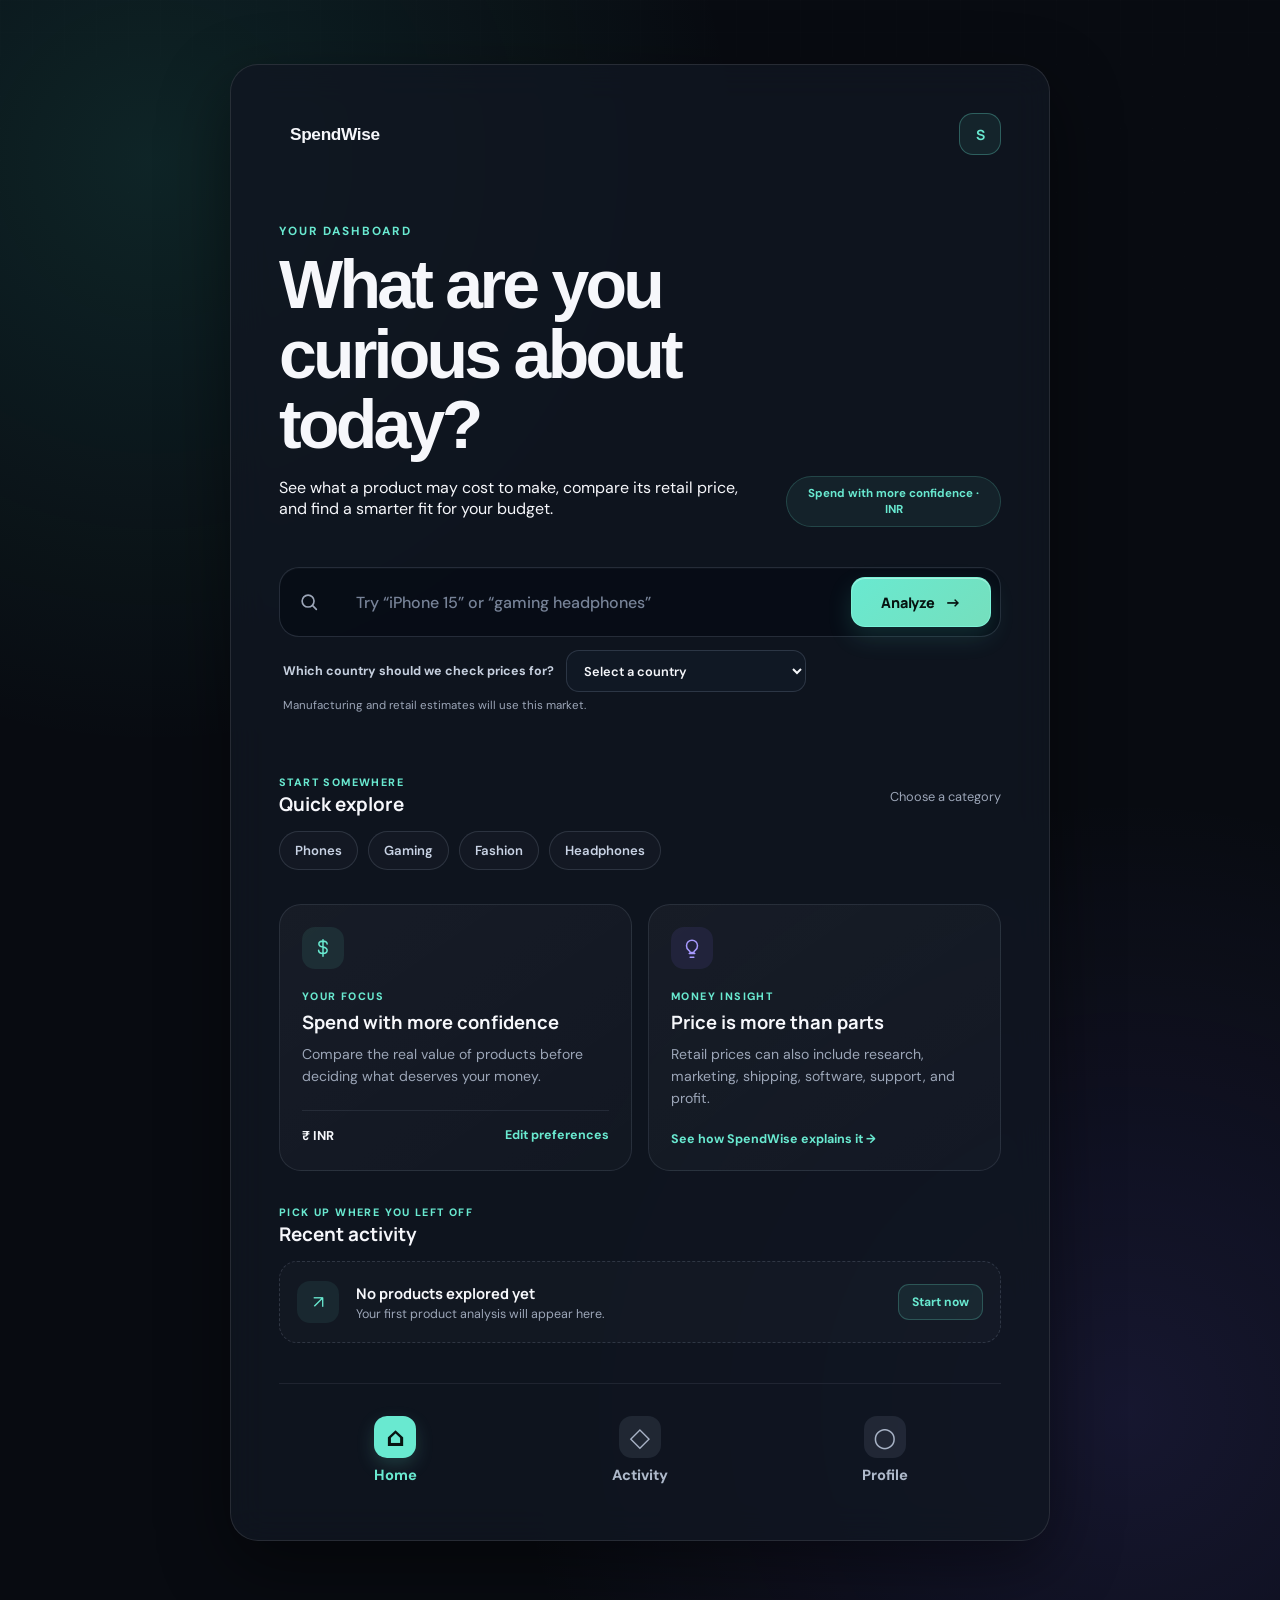
==== home.html @ fd0da964 "Add files via upload" ====
<!DOCTYPE html>
<html lang="en">
  <head>
    <meta name="theme-color" content="#080b11" />
    <meta name="apple-mobile-web-app-capable" content="yes" />
    <link rel="manifest" href="./manifest.webmanifest" />
    <link rel="apple-touch-icon" href="./apple-touch-icon.png" />
    <meta charset="UTF-8" />
    <meta name="viewport" content="width=device-width, initial-scale=1.0" />
    <title>Dashboard | SpendWise</title>
    <link rel="preconnect" href="https://fonts.googleapis.com" />
    <link rel="preconnect" href="https://fonts.gstatic.com" crossorigin />
    <link href="https://fonts.googleapis.com/css2?family=DM+Sans:wght@400;500;600;700&family=Manrope:wght@500;600;700;800&display=swap" rel="stylesheet" />
    <link rel="stylesheet" href="styles.css?v=7" />
  </head>
  <body class="dashboard-page">
    <main class="app-shell dashboard-shell">
      <section class="auth-card home-card" aria-labelledby="home-title">
        <header class="dashboard-topbar">
          <a class="brand dashboard-brand" href="home.html" aria-label="SpendWise home">
            <span class="brand-mark" aria-hidden="true">
              <span class="mark-stem"></span><span class="mark-top"></span><span class="mark-bottom"></span>
            </span>
            <span>SpendWise</span>
          </a>
          <a class="profile-button" href="profile.html" aria-label="View your profile"><span aria-hidden="true">S</span></a>
        </header>

        <section class="dashboard-hero">
          <div>
            <p class="eyebrow">YOUR DASHBOARD</p>
            <h1 id="home-title">What are you curious about today?</h1>
            <p class="home-copy">See what a product may cost to make, compare its retail price, and find a smarter fit for your budget.</p>
          </div>
          <p class="goal-pill" id="profile-summary">Your plan is ready</p>
        </section>

        <form class="product-search" id="product-search" novalidate>
          <label class="sr-only" for="product-query">Enter a product to analyze</label>
          <div class="search-control">
            <svg viewBox="0 0 24 24" aria-hidden="true"><circle cx="11" cy="11" r="6.5"></circle><path d="m16 16 4 4"></path></svg>
            <input id="product-query" name="product" type="search" placeholder="Try “iPhone 15” or “gaming headphones”" autocomplete="off" />
            <button class="primary-button search-button" type="submit">Analyze</button>
          </div>
          <div class="country-control">
            <label for="search-country">Which country should we check prices for?
              <select id="search-country" name="country" required>
                <option value="" selected disabled>Select a country</option>
                <option value="IN">India</option><option value="US">United States</option>
                <option value="GB">United Kingdom</option><option value="CA">Canada</option>
                <option value="AU">Australia</option><option value="DE">Germany</option>
                <option value="FR">France</option><option value="JP">Japan</option>
                <option value="CN">China</option><option value="SG">Singapore</option>
                <option value="AE">United Arab Emirates</option><option value="BR">Brazil</option>
                <option value="MX">Mexico</option><option value="KR">South Korea</option>
                <option value="ZA">South Africa</option><option value="NL">Netherlands</option>
                <option value="IT">Italy</option><option value="ES">Spain</option>
                <option value="SE">Sweden</option><option value="NZ">New Zealand</option>
              </select>
            </label>
            <span>Manufacturing and retail estimates will use this market.</span>
          </div>
          <p class="search-status" id="search-status" aria-live="polite"></p>
        </form>

        <section class="quick-section" aria-labelledby="quick-title">
          <div class="section-heading">
            <div><p class="section-kicker">START SOMEWHERE</p><h2 id="quick-title">Quick explore</h2></div>
            <span>Choose a category</span>
          </div>
          <div class="interest-chips" id="interest-chips" aria-label="Suggested product categories"></div>
        </section>

        <div class="dashboard-grid">
          <article class="dashboard-panel focus-panel">
            <div class="panel-icon mint-icon" aria-hidden="true">
              <svg viewBox="0 0 24 24"><path d="M12 3v18M16.5 7.5c0-1.7-1.6-3-4.5-3s-4.5 1.3-4.5 3 1.3 2.7 4.5 3.3 4.5 1.6 4.5 3.7-1.7 3.5-4.5 3.5-4.8-1.3-4.8-3.5"></path></svg>
            </div>
            <p class="panel-label">YOUR FOCUS</p>
            <h2 id="goal-title">Spend with more confidence</h2>
            <p id="goal-copy">Compare the real value of products before deciding what deserves your money.</p>
            <div class="focus-meta"><span id="currency-copy">₹ INR</span><a href="profile.html">Edit preferences</a></div>
          </article>

          <article class="dashboard-panel insight-panel">
            <div class="panel-icon violet-icon" aria-hidden="true">
              <svg viewBox="0 0 24 24"><path d="M9 18h6M10 22h4M8.5 14.5C6.9 13.4 6 11.6 6 9.5a6 6 0 0 1 12 0c0 2.1-.9 3.9-2.5 5-.9.7-1.5 1.6-1.5 2.5h-4c0-.9-.6-1.8-1.5-2.5Z"></path></svg>
            </div>
            <p class="panel-label">MONEY INSIGHT</p>
            <h2>Price is more than parts</h2>
            <p>Retail prices can also include research, marketing, shipping, software, support, and profit.</p>
            <a class="text-link" href="how-it-works.html">See how SpendWise explains it <span aria-hidden="true">→</span></a>
          </article>
        </div>

        <section class="recent-section" id="recent-activity" aria-labelledby="recent-title">
          <div class="section-heading">
            <div><p class="section-kicker">PICK UP WHERE YOU LEFT OFF</p><h2 id="recent-title">Recent activity</h2></div>
          </div>
          <div class="recent-card" id="recent-card">
            <span class="recent-symbol" aria-hidden="true">↗</span>
            <div><h3>No products explored yet</h3><p>Your first product analysis will appear here.</p></div>
            <button class="small-action" id="recent-action" type="button">Start now</button>
          </div>
        </section>

        <nav class="dashboard-nav" aria-label="Dashboard navigation">
          <a class="active" href="home.html" aria-current="page"><span aria-hidden="true">⌂</span>Home</a>
          <a href="#recent-activity"><span aria-hidden="true">◇</span>Activity</a>
          <a href="profile.html"><span aria-hidden="true">○</span>Profile</a>
        </nav>
      </section>
    </main>
    <script src="home.js"></script>
      <script src="pwa.js" defer></script>
  </body>
</html>
---- styles.css ----
:root {
  color-scheme: dark;
  --bg: #080b11;
  --surface: rgba(17, 22, 33, 0.82);
  --surface-strong: #121824;
  --border: rgba(255, 255, 255, 0.1);
  --text: #f6f7fb;
  --muted: #9ca6b8;
  --accent: #69e9d0;
  --accent-2: #8c78ff;
  --focus: rgba(105, 233, 208, 0.22);
  --shadow: 0 24px 70px rgba(0, 0, 0, 0.45);
}

* {
  box-sizing: border-box;
}

[hidden] {
  display: none !important;
}

html {
  min-width: 320px;
  background: var(--bg);
}

body {
  min-height: 100vh;
  margin: 0;
  color: var(--text);
  background:
    radial-gradient(circle at 18% 10%, rgba(105, 233, 208, 0.14), transparent 30rem),
    radial-gradient(circle at 88% 90%, rgba(140, 120, 255, 0.16), transparent 28rem),
    var(--bg);
  font-family: "DM Sans", system-ui, sans-serif;
}

body::before {
  position: fixed;
  inset: 0;
  pointer-events: none;
  content: "";
  opacity: 0.34;
  background-image: linear-gradient(rgba(255,255,255,.025) 1px, transparent 1px),
    linear-gradient(90deg, rgba(255,255,255,.025) 1px, transparent 1px);
  background-size: 32px 32px;
  mask-image: linear-gradient(to bottom, black, transparent 75%);
}

button,
input,
select {
  font: inherit;
}

a {
  color: var(--accent);
  font-weight: 600;
  text-decoration: none;
}

a:hover {
  text-decoration: underline;
}

.app-shell {
  position: relative;
  display: grid;
  min-height: 100vh;
  padding: 22px 16px;
  place-items: center;
}

.auth-card {
  width: min(100%, 430px);
  padding: 30px 24px 24px;
  overflow: hidden;
  background: var(--surface);
  border: 1px solid var(--border);
  border-radius: 28px;
  box-shadow: var(--shadow);
  backdrop-filter: blur(18px);
}

.brand {
  display: flex;
  align-items: center;
  gap: 11px;
  margin-bottom: 44px;
  font-family: "Space Grotesk", sans-serif;
  font-size: 1.08rem;
  font-weight: 700;
  letter-spacing: -0.02em;
}

.brand__mark {
  display: grid;
  width: 38px;
  height: 38px;
  color: var(--accent);
  background: linear-gradient(145deg, rgba(105,233,208,.13), rgba(140,120,255,.13));
  border: 1px solid rgba(105,233,208,.3);
  border-radius: 12px;
  place-items: center;
}

.brand__mark:hover {
  text-decoration: none;
}

.brand svg {
  width: 25px;
  fill: none;
  stroke: currentColor;
  stroke-linecap: round;
  stroke-linejoin: round;
  stroke-width: 3;
}

.hero-copy {
  margin-bottom: 30px;
}

.eyebrow {
  margin: 0 0 10px;
  color: var(--accent);
  font-size: 0.74rem;
  font-weight: 700;
  letter-spacing: 0.16em;
}

h1 {
  max-width: 350px;
  margin: 0;
  font-family: "Space Grotesk", sans-serif;
  font-size: clamp(2rem, 8vw, 2.65rem);
  line-height: 1.03;
  letter-spacing: -0.055em;
}

.hero-copy > p:last-child {
  max-width: 360px;
  margin: 14px 0 0;
  color: var(--muted);
  font-size: 0.95rem;
  line-height: 1.55;
}

.auth-form {
  display: grid;
  gap: 10px;
}

label,
.label-row {
  font-size: 0.82rem;
  font-weight: 600;
}

.label-row {
  display: flex;
  align-items: center;
  justify-content: space-between;
  margin-top: 8px;
}

.label-row a {
  font-size: 0.78rem;
}

input {
  width: 100%;
  min-height: 52px;
  padding: 0 16px;
  color: var(--text);
  caret-color: var(--accent);
  background: rgba(4, 7, 12, 0.62);
  border: 1px solid var(--border);
  border-radius: 14px;
  outline: none;
  transition: border-color 160ms ease, box-shadow 160ms ease, transform 160ms ease;
}

input::placeholder {
  color: #687386;
}

input:focus {
  border-color: var(--accent);
  box-shadow: 0 0 0 4px var(--focus);
}

select {
  width: 100%;
  min-height: 52px;
  margin: 10px 0 20px;
  padding: 0 42px 0 16px;
  color: var(--text);
  background: var(--surface-strong);
  border: 1px solid var(--border);
  border-radius: 14px;
  outline: none;
}

select:focus {
  border-color: var(--accent);
  box-shadow: 0 0 0 4px var(--focus);
}

.button {
  display: flex;
  align-items: center;
  justify-content: center;
  width: 100%;
  min-height: 52px;
  padding: 0 18px;
  border-radius: 14px;
  font-weight: 700;
  cursor: pointer;
  transition: transform 160ms ease, filter 160ms ease, border-color 160ms ease;
}

.button:hover {
  transform: translateY(-2px);
  filter: brightness(1.06);
}

.button:active {
  transform: translateY(0);
}

.button--primary {
  margin-top: 12px;
  color: #07110f;
  background: linear-gradient(120deg, var(--accent), #85f2b9);
  border: 0;
  box-shadow: 0 12px 30px rgba(105, 233, 208, 0.17);
}

.button--secondary {
  gap: 10px;
  color: var(--text);
  background: var(--surface-strong);
  border: 1px solid var(--border);
}

.button--secondary:hover {
  border-color: rgba(255, 255, 255, 0.22);
}

.button--quiet {
  width: auto;
  color: var(--muted);
  background: transparent;
  border: 1px solid var(--border);
}

.button svg {
  width: 20px;
  height: 20px;
}

.divider {
  display: flex;
  align-items: center;
  gap: 12px;
  margin: 22px 0;
  color: #687386;
  font-size: 0.75rem;
  text-transform: uppercase;
}

.divider::before,
.divider::after {
  flex: 1;
  height: 1px;
  content: "";
  background: var(--border);
}

.switch-page,
.privacy-note {
  margin: 22px 0 0;
  color: var(--muted);
  font-size: 0.86rem;
  line-height: 1.5;
  text-align: center;
}

.switch-page__cta {
  display: inline-flex;
  align-items: center;
  gap: 7px;
  margin-top: 12px;
  padding: 11px 17px;
  color: var(--accent);
  font-size: 0.94rem;
  background: rgba(105, 233, 208, 0.08);
  border: 1px solid rgba(105, 233, 208, 0.42);
  border-radius: 999px;
  transition: background 160ms ease, border-color 160ms ease, transform 160ms ease;
}

.switch-page__cta:hover {
  text-decoration: none;
  background: rgba(105, 233, 208, 0.15);
  border-color: var(--accent);
  transform: translateY(-1px);
}

.switch-page__cta span {
  font-size: 1.1em;
  line-height: 1;
}

.privacy-note {
  margin-top: 18px;
  font-size: 0.72rem;
}

.privacy-note + .switch-page {
  margin-top: 10px;
}

.sr-only {
  position: absolute;
  width: 1px;
  height: 1px;
  padding: 0;
  overflow: hidden;
  clip: rect(0, 0, 0, 0);
  white-space: nowrap;
  border: 0;
}

.onboarding-shell {
  align-items: center;
}

.onboarding-card,
.tutorial-card {
  width: min(100%, 520px);
}

.onboarding-header,
.tutorial-topbar {
  display: flex;
  align-items: flex-start;
  justify-content: space-between;
  gap: 24px;
  margin-bottom: 40px;
}

.brand--compact {
  margin: 0;
  color: var(--text);
}

.brand--compact:hover {
  text-decoration: none;
}

.step-status {
  width: 120px;
  color: var(--muted);
  font-size: 0.75rem;
  text-align: right;
}

.progress-track {
  height: 4px;
  margin-top: 9px;
  overflow: hidden;
  background: rgba(255, 255, 255, 0.08);
  border-radius: 99px;
}

.progress-track span {
  display: block;
  width: 33.333%;
  height: 100%;
  background: linear-gradient(90deg, var(--accent), var(--accent-2));
  border-radius: inherit;
  transition: width 220ms ease;
}

.onboarding-step {
  min-width: 0;
  margin: 0;
  padding: 0;
  border: 0;
  animation: step-in 220ms ease both;
}

.onboarding-step[hidden],
.tutorial-step[hidden] {
  display: none;
}

.onboarding-copy h1 {
  font-size: clamp(1.9rem, 7vw, 2.45rem);
}

.choice-grid {
  display: grid;
  gap: 12px;
}

.choice-grid--two {
  grid-template-columns: repeat(2, 1fr);
}

.choice-card,
.choice-chip {
  position: relative;
  cursor: pointer;
}

.choice-card input,
.choice-chip input {
  position: absolute;
  width: 1px;
  height: 1px;
  opacity: 0;
}

.choice-card span,
.choice-chip span {
  display: flex;
  align-items: center;
  min-height: 58px;
  padding: 14px 16px;
  color: var(--text);
  background: rgba(4, 7, 12, 0.55);
  border: 1px solid var(--border);
  border-radius: 14px;
  font-weight: 600;
  transition: background 160ms ease, border-color 160ms ease, box-shadow 160ms ease;
}

.choice-card input:checked + span,
.choice-chip input:checked + span {
  color: var(--accent);
  background: rgba(105, 233, 208, 0.1);
  border-color: rgba(105, 233, 208, 0.68);
  box-shadow: inset 0 0 0 1px rgba(105, 233, 208, 0.12);
}

.choice-card input:focus-visible + span,
.choice-chip input:focus-visible + span {
  box-shadow: 0 0 0 4px var(--focus);
}

.chip-grid {
  display: flex;
  flex-wrap: wrap;
  gap: 10px;
}

.choice-chip span {
  min-height: 46px;
  border-radius: 999px;
}

.goal-group {
  display: grid;
  gap: 10px;
}

.choice-card--wide span {
  min-height: 50px;
}

.selection-count,
.form-message {
  min-height: 20px;
  margin: 10px 0 0;
  color: var(--muted);
  font-size: 0.78rem;
}

.form-message {
  color: #ff9b9b;
}

.privacy-callout {
  margin: 18px 0 0;
  padding: 13px 14px;
  color: var(--muted);
  background: rgba(140, 120, 255, 0.08);
  border: 1px solid rgba(140, 120, 255, 0.18);
  border-radius: 12px;
  font-size: 0.78rem;
  line-height: 1.5;
}

.onboarding-actions {
  display: flex;
  justify-content: flex-end;
  gap: 10px;
  margin-top: 28px;
}

.onboarding-next {
  width: auto;
  min-width: 150px;
  margin-top: 0;
}

.tutorial-topbar {
  align-items: center;
  margin-bottom: 16px;
}

.tutorial-topbar .eyebrow {
  margin: 0;
}

.skip-link {
  color: var(--muted);
  font-size: 0.82rem;
}

.tutorial-progress {
  display: grid;
  grid-template-columns: repeat(3, 1fr);
  gap: 7px;
  margin-bottom: 46px;
}

.tutorial-progress span {
  height: 4px;
  background: rgba(255, 255, 255, 0.08);
  border-radius: 99px;
}

.tutorial-progress span.is-active {
  background: var(--accent);
}

.tutorial-step {
  min-height: 330px;
  animation: step-in 220ms ease both;
}

.tutorial-step > p {
  max-width: 390px;
  color: var(--muted);
  line-height: 1.65;
}

.tutorial-number {
  margin-bottom: 24px;
  color: var(--accent);
  font-family: "Space Grotesk", sans-serif;
  font-size: 3rem;
  font-weight: 700;
  opacity: 0.75;
}

.tutorial-example {
  margin-top: 34px;
  padding: 18px;
  background: rgba(4, 7, 12, 0.55);
  border: 1px solid var(--border);
  border-radius: 14px;
}

.tutorial-example span {
  margin-right: 8px;
  color: var(--accent);
  font-size: 0.78rem;
  font-weight: 700;
  text-transform: uppercase;
}

.mini-breakdown {
  display: grid;
  gap: 12px;
  margin-top: 30px;
}

.mini-breakdown span {
  position: relative;
  z-index: 0;
  padding: 10px 12px;
  overflow: hidden;
  border: 1px solid var(--border);
  border-radius: 9px;
  font-size: 0.78rem;
}

.mini-breakdown span::before {
  position: absolute;
  inset: 0 auto 0 0;
  z-index: -1;
  width: var(--size);
  content: "";
  background: linear-gradient(90deg, rgba(105, 233, 208, 0.28), rgba(140, 120, 255, 0.12));
}

.home-card {
  width: min(100%, 500px);
}

.home-card .brand {
  margin-bottom: 52px;
}

.replay-link {
  display: block;
  margin-top: 22px;
  color: var(--muted);
  font-size: 0.82rem;
  text-align: center;
}

@keyframes step-in {
  from { opacity: 0; transform: translateY(8px); }
  to { opacity: 1; transform: translateY(0); }
}

@media (min-width: 650px) {
  .app-shell {
    padding: 40px 24px;
  }

  .auth-card {
    padding: 36px;
  }
}

@media (max-height: 720px) {
  .auth-card {
    border-radius: 22px;
  }

  .brand {
    margin-bottom: 28px;
  }

  .hero-copy {
    margin-bottom: 22px;
  }
}

@media (max-width: 390px) {
  .onboarding-header {
    gap: 14px;
  }

  .brand--compact > span:last-child {
    display: none;
  }

  .choice-grid--two {
    grid-template-columns: 1fr;
  }

  .onboarding-actions {
    flex-direction: column-reverse;
  }

  .onboarding-actions .button {
    width: 100%;
  }
}

@media (prefers-reduced-motion: reduce) {
  * {
    scroll-behavior: auto !important;
    transition: none !important;
  }
}

/* Expanded dashboard */
.dashboard-page {
  min-height: 100vh;
  background:
    radial-gradient(circle at 12% 10%, rgba(62, 218, 196, 0.12), transparent 32%),
    radial-gradient(circle at 88% 88%, rgba(119, 100, 255, 0.13), transparent 34%),
    var(--bg);
}

.dashboard-shell { padding-block: clamp(28px, 6vw, 64px); align-items: flex-start; }
.home-card { width: min(100%, 820px); padding: clamp(28px, 5vw, 48px); }
.home-card .brand { margin-bottom: 0; }

.dashboard-topbar,
.dashboard-hero,
.section-heading,
.focus-meta,
.dashboard-nav {
  display: flex;
  align-items: center;
  justify-content: space-between;
}

.dashboard-topbar { margin-bottom: clamp(38px, 7vw, 68px); }
.dashboard-brand { margin: 0; color: var(--text); text-decoration: none; }

.profile-button {
  width: 42px;
  height: 42px;
  display: grid;
  place-items: center;
  border: 1px solid rgba(105, 233, 208, 0.3);
  border-radius: 14px;
  color: var(--accent);
  background: rgba(105, 233, 208, 0.08);
  font: 700 0.88rem "Manrope", sans-serif;
  text-decoration: none;
  transition: transform 180ms ease, background 180ms ease;
}

.profile-button:hover { transform: translateY(-2px); background: rgba(105, 233, 208, 0.14); }
.dashboard-hero { align-items: flex-end; gap: 30px; }
.dashboard-hero > div { max-width: 590px; }

.dashboard-hero h1 {
  max-width: 670px;
  font-size: clamp(2.35rem, 6vw, 4.25rem);
  line-height: 1.03;
  letter-spacing: -0.055em;
}

.home-copy { max-width: 620px; margin-top: 18px; }

.goal-pill {
  flex: 0 0 auto;
  max-width: 215px;
  margin: 0 0 8px;
  padding: 9px 12px;
  border: 1px solid rgba(105, 233, 208, 0.18);
  border-radius: 999px;
  color: var(--accent);
  background: rgba(105, 233, 208, 0.07);
  font-size: 0.72rem;
  font-weight: 700;
  line-height: 1.35;
  text-align: center;
}

.product-search { margin-top: 32px; }

.search-control {
  display: grid;
  grid-template-columns: 24px 1fr auto;
  align-items: center;
  gap: 18px;
  min-height: 68px;
  padding: 8px 9px 8px 18px;
  border: 1px solid rgba(173, 189, 216, 0.18);
  border-radius: 20px;
  background: rgba(5, 10, 18, 0.62);
  box-shadow: inset 0 1px 0 rgba(255, 255, 255, 0.025);
  transition: border-color 180ms ease, box-shadow 180ms ease;
}

.search-control:focus-within { border-color: rgba(105, 233, 208, 0.58); box-shadow: 0 0 0 4px rgba(105, 233, 208, 0.08); }
.search-control svg { width: 22px; fill: none; stroke: var(--muted); stroke-width: 1.8; stroke-linecap: round; }

.search-control input {
  min-width: 0;
  border: 0;
  outline: 0;
  color: var(--text);
  background: transparent;
  font: 500 1rem "DM Sans", sans-serif;
}

.search-control input::placeholder { color: #778398; }
.search-button {
  width: auto;
  min-width: 140px;
  min-height: 50px;
  margin: 0;
  padding: 0 24px;
  appearance: none;
  border: 1px solid rgba(135, 255, 229, 0.55);
  border-radius: 14px;
  color: #061311;
  background: linear-gradient(135deg, #69e9d0 0%, #75dfbd 100%);
  box-shadow:
    0 10px 24px rgba(70, 220, 190, 0.16),
    inset 0 1px 0 rgba(255, 255, 255, 0.38);
  font: 800 0.9rem "Manrope", sans-serif;
  letter-spacing: -0.01em;
  cursor: pointer;
  transition: transform 180ms ease, box-shadow 180ms ease, filter 180ms ease;
}

.search-button::after {
  display: inline-block;
  margin-left: 10px;
  content: "→";
  font-size: 1rem;
  transition: transform 180ms ease;
}

.search-button:hover {
  transform: translateY(-2px);
  filter: brightness(1.04);
  box-shadow:
    0 14px 30px rgba(70, 220, 190, 0.24),
    inset 0 1px 0 rgba(255, 255, 255, 0.42);
}

.search-button:hover::after { transform: translateX(3px); }
.search-button:active { transform: translateY(0); }
.search-button:focus-visible { outline: 3px solid rgba(105, 233, 208, 0.25); outline-offset: 3px; }
.search-status { min-height: 20px; margin: 8px 4px 0; color: var(--muted); font-size: 0.78rem; }
.quick-section, .recent-section { margin-top: 34px; }
.section-heading { gap: 16px; margin-bottom: 14px; }
.section-heading h2 { margin: 2px 0 0; font: 700 1.18rem "Manrope", sans-serif; color: var(--text); }

.section-kicker, .panel-label {
  margin: 0;
  color: var(--accent);
  font-size: 0.67rem;
  font-weight: 800;
  letter-spacing: 0.13em;
}

.section-heading > span { color: var(--muted); font-size: 0.8rem; }
.interest-chips { display: flex; flex-wrap: wrap; gap: 10px; }

.interest-chip {
  padding: 10px 15px;
  border: 1px solid rgba(173, 189, 216, 0.16);
  border-radius: 999px;
  color: #c8d2e4;
  background: rgba(255, 255, 255, 0.025);
  font: 600 0.82rem "DM Sans", sans-serif;
  cursor: pointer;
  transition: color 180ms ease, border-color 180ms ease, background 180ms ease;
}

.interest-chip:hover { color: var(--accent); border-color: rgba(105, 233, 208, 0.35); background: rgba(105, 233, 208, 0.07); }

.dashboard-grid {
  display: grid;
  grid-template-columns: repeat(2, minmax(0, 1fr));
  gap: 16px;
  margin-top: 34px;
}

.dashboard-panel {
  min-height: 238px;
  padding: 22px;
  border: 1px solid rgba(173, 189, 216, 0.13);
  border-radius: 22px;
  background: linear-gradient(145deg, rgba(255, 255, 255, 0.04), rgba(255, 255, 255, 0.018));
}

.panel-icon {
  width: 42px;
  height: 42px;
  display: grid;
  place-items: center;
  margin-bottom: 20px;
  border-radius: 13px;
}

.panel-icon svg { width: 22px; fill: none; stroke: currentColor; stroke-width: 1.65; stroke-linecap: round; stroke-linejoin: round; }
.mint-icon { color: var(--accent); background: rgba(105, 233, 208, 0.09); }
.violet-icon { color: #a89aff; background: rgba(132, 111, 255, 0.1); }
.dashboard-panel h2 { margin: 8px 0 9px; font: 700 1.15rem/1.3 "Manrope", sans-serif; color: var(--text); }
.dashboard-panel > p:not(.panel-label) { margin: 0; color: var(--muted); font-size: 0.88rem; line-height: 1.55; }
.focus-meta { margin-top: 22px; padding-top: 16px; border-top: 1px solid rgba(173, 189, 216, 0.11); }
.focus-meta span { color: var(--text); font-size: 0.8rem; font-weight: 700; }
.focus-meta a, .text-link { color: var(--accent); font-size: 0.78rem; font-weight: 700; text-decoration: none; }
.text-link { display: inline-block; margin-top: 22px; }

.recent-card {
  display: grid;
  grid-template-columns: 44px 1fr auto;
  align-items: center;
  gap: 15px;
  min-height: 82px;
  padding: 15px 17px;
  border: 1px dashed rgba(173, 189, 216, 0.18);
  border-radius: 18px;
  background: rgba(255, 255, 255, 0.018);
}

.recent-card.has-activity { border-style: solid; border-color: rgba(105, 233, 208, 0.2); background: rgba(105, 233, 208, 0.035); }
.recent-symbol { width: 42px; height: 42px; display: grid; place-items: center; border-radius: 13px; color: var(--accent); background: rgba(105, 233, 208, 0.08); font-size: 1.1rem; }
.recent-card h3 { margin: 0 0 3px; color: var(--text); font: 700 0.92rem "Manrope", sans-serif; }
.recent-card p { margin: 0; color: var(--muted); font-size: 0.78rem; }

.small-action {
  padding: 9px 13px;
  border: 1px solid rgba(105, 233, 208, 0.24);
  border-radius: 11px;
  color: var(--accent);
  background: rgba(105, 233, 208, 0.07);
  font: 700 0.76rem "DM Sans", sans-serif;
  cursor: pointer;
}

.dashboard-nav {
  display: grid;
  grid-template-columns: repeat(3, minmax(0, 1fr));
  gap: 12px;
  margin-top: 40px;
  padding-top: 25px;
  border-top: 1px solid rgba(173, 189, 216, 0.1);
}

.dashboard-nav a {
  display: grid;
  min-width: 0;
  min-height: 76px;
  justify-items: center;
  align-content: center;
  gap: 7px;
  padding: 7px 10px;
  border: 0;
  border-radius: 14px;
  color: #aeb9ca;
  background: transparent;
  font-size: 0.92rem;
  font-weight: 750;
  text-decoration: none;
  transition: transform 180ms ease, color 180ms ease, border-color 180ms ease, background 180ms ease;
}

.dashboard-nav a span {
  width: 42px;
  height: 42px;
  display: grid;
  place-items: center;
  border-radius: 13px;
  color: #a8b3c6;
  background: rgba(173, 189, 216, 0.11);
  font-size: 1.65rem;
  line-height: 1;
}

.dashboard-nav a:hover {
  transform: translateY(-2px);
  color: var(--text);
  background: transparent;
}

.dashboard-nav a.active {
  color: var(--accent);
  background: transparent;
  box-shadow: none;
}

.dashboard-nav a.active span {
  color: #071310;
  background: var(--accent);
  box-shadow: 0 7px 18px rgba(105, 233, 208, 0.18);
}

.sr-only {
  position: absolute;
  width: 1px;
  height: 1px;
  padding: 0;
  margin: -1px;
  overflow: hidden;
  clip: rect(0, 0, 0, 0);
  white-space: nowrap;
  border: 0;
}

@media (max-width: 680px) {
  .dashboard-hero { display: block; }
  .goal-pill { max-width: max-content; margin-top: 18px; }
  .search-control { grid-template-columns: 22px 1fr; }
  .search-button { grid-column: 1 / -1; width: 100%; }
  .dashboard-grid { grid-template-columns: 1fr; }
  .recent-card { grid-template-columns: 42px 1fr; }
  .small-action { grid-column: 1 / -1; width: 100%; }
}

@media (max-width: 430px) {
  .home-card { padding: 24px 20px; }
  .dashboard-topbar { margin-bottom: 42px; }
  .section-heading > span { display: none; }
}

/* Signed-in profile */
.profile-shell { padding-block: clamp(28px, 6vw, 64px); align-items: flex-start; }
.profile-page { width: min(100%, 880px); padding: clamp(28px, 5vw, 48px); }
.profile-topbar { margin-bottom: clamp(38px, 6vw, 58px); }

.back-to-dashboard {
  display: inline-flex;
  align-items: center;
  gap: 8px;
  color: var(--muted);
  font-size: 0.82rem;
  font-weight: 700;
  text-decoration: none;
}

.back-to-dashboard:hover { color: var(--accent); }

.profile-hero {
  display: grid;
  grid-template-columns: auto 1fr auto;
  align-items: center;
  gap: 22px;
}

.profile-avatar {
  width: 76px;
  height: 76px;
  display: grid;
  place-items: center;
  border: 1px solid rgba(105, 233, 208, 0.32);
  border-radius: 24px;
  color: var(--accent);
  background: linear-gradient(145deg, rgba(105, 233, 208, 0.14), rgba(132, 111, 255, 0.08));
  box-shadow: 0 18px 42px rgba(14, 189, 160, 0.1);
  font: 800 1.65rem "Manrope", sans-serif;
}

.profile-hero h1 {
  margin: 5px 0 8px;
  color: var(--text);
  font: 800 clamp(2rem, 5vw, 3.25rem)/1.05 "Manrope", sans-serif;
  letter-spacing: -0.045em;
}

.profile-hero p:last-child { max-width: 560px; margin: 0; color: var(--muted); line-height: 1.55; }

.profile-edit-button {
  width: auto;
  margin: 0;
  padding: 12px 18px;
  border: 1px solid rgba(105, 233, 208, 0.32);
  color: var(--accent);
  background: rgba(105, 233, 208, 0.07);
}

.profile-edit-button:hover { background: rgba(105, 233, 208, 0.13); }

.profile-summary {
  display: grid;
  grid-template-columns: repeat(3, minmax(0, 1fr));
  gap: 14px;
  margin-top: 38px;
}

.profile-stat {
  display: flex;
  align-items: center;
  gap: 14px;
  min-height: 108px;
  padding: 17px;
  border: 1px solid rgba(173, 189, 216, 0.13);
  border-radius: 19px;
  background: rgba(255, 255, 255, 0.025);
}

.profile-stat--accent { background: linear-gradient(145deg, rgba(105, 233, 208, 0.08), rgba(255, 255, 255, 0.02)); }
.profile-stat-icon { width: 38px; height: 38px; flex: 0 0 auto; display: grid; place-items: center; border-radius: 12px; color: var(--accent); background: rgba(105, 233, 208, 0.09); }
.profile-stat p { margin: 0 0 4px; color: var(--accent); font-size: 0.6rem; font-weight: 800; letter-spacing: 0.1em; }
.profile-stat strong { display: block; color: var(--text); font: 800 1.3rem "Manrope", sans-serif; }
.profile-stat div > span { color: var(--muted); font-size: 0.68rem; }

.profile-detail-grid {
  display: grid;
  grid-template-columns: 1.2fr 0.8fr;
  gap: 16px;
  margin-top: 16px;
}

.profile-detail-card {
  min-height: 230px;
  padding: 23px;
  border: 1px solid rgba(173, 189, 216, 0.13);
  border-radius: 22px;
  background: linear-gradient(145deg, rgba(255, 255, 255, 0.035), rgba(255, 255, 255, 0.016));
}

.profile-detail-card h2 { margin: 9px 0 18px; color: var(--text); font: 700 1.1rem "Manrope", sans-serif; }
.profile-list { margin: 15px 0 0; }
.profile-list div { display: grid; grid-template-columns: 95px 1fr; gap: 14px; padding: 13px 0; border-bottom: 1px solid rgba(173, 189, 216, 0.09); }
.profile-list div:last-child { border-bottom: 0; }
.profile-list dt { color: var(--muted); font-size: 0.8rem; }
.profile-list dd { margin: 0; color: var(--text); font-size: 0.83rem; font-weight: 700; text-align: right; }
.profile-interest-list { display: flex; flex-wrap: wrap; gap: 9px; }
.profile-interest-list span { padding: 9px 12px; border: 1px solid rgba(105, 233, 208, 0.2); border-radius: 999px; color: #c9f7ec; background: rgba(105, 233, 208, 0.06); font-size: 0.78rem; font-weight: 700; }

.profile-editor {
  margin-top: 28px;
  padding: clamp(22px, 4vw, 32px);
  border: 1px solid rgba(105, 233, 208, 0.22);
  border-radius: 24px;
  background: rgba(5, 10, 18, 0.58);
  box-shadow: 0 22px 55px rgba(0, 0, 0, 0.18);
}

.editor-heading { display: flex; align-items: flex-start; justify-content: space-between; gap: 20px; margin-bottom: 26px; }
.editor-heading h2 { margin: 7px 0 8px; color: var(--text); font: 800 clamp(1.45rem, 4vw, 2rem)/1.15 "Manrope", sans-serif; letter-spacing: -0.035em; }
.editor-heading p:last-child { margin: 0; color: var(--muted); }
.editor-close { width: 38px; height: 38px; flex: 0 0 auto; border: 1px solid rgba(173, 189, 216, 0.15); border-radius: 12px; color: var(--muted); background: rgba(255, 255, 255, 0.025); font-size: 1.35rem; cursor: pointer; }
.editor-close:hover { color: var(--text); }
.profile-form-grid { display: grid; grid-template-columns: repeat(2, minmax(0, 1fr)); gap: 18px; }
.profile-form-grid label { margin: 0; }
.profile-form-grid input, .profile-form-grid select { margin-top: 8px; }
.profile-interest-editor { margin: 24px 0 0; padding: 0; border: 0; }
.profile-interest-editor legend { margin-bottom: 13px; color: var(--text); font-size: 0.82rem; font-weight: 700; }
.profile-interest-editor legend span { margin-left: 6px; color: var(--muted); font-weight: 500; }
.profile-form-actions { display: flex; justify-content: flex-end; gap: 12px; margin-top: 25px; }
.profile-form-actions .button { width: auto; min-width: 140px; margin: 0; }
.profile-save-status { min-height: 20px; margin: 15px 0 0; color: var(--accent); font-size: 0.8rem; text-align: center; }

@media (max-width: 760px) {
  .profile-hero { grid-template-columns: auto 1fr; }
  .profile-edit-button { grid-column: 1 / -1; width: 100%; }
  .profile-summary { grid-template-columns: 1fr; }
  .profile-detail-grid { grid-template-columns: 1fr; }
}

@media (max-width: 560px) {
  .profile-page { padding: 24px 20px; }
  .profile-avatar { width: 58px; height: 58px; border-radius: 18px; }
  .profile-form-grid { grid-template-columns: 1fr; }
  .profile-form-actions { flex-direction: column-reverse; }
  .profile-form-actions .button { width: 100%; }
  .back-to-dashboard { font-size: 0; }
  .back-to-dashboard span { font-size: 1.2rem; }
}

/* Product analysis */
.analysis-shell { padding-block: clamp(24px, 5vw, 58px); align-items: flex-start; }
.analysis-card { width: min(100%, 900px); padding: clamp(24px, 5vw, 46px); }
.analysis-topbar { margin-bottom: clamp(34px, 6vw, 56px); }

.analysis-hero {
  display: flex;
  align-items: flex-end;
  justify-content: space-between;
  gap: 24px;
}

.analysis-hero h1 {
  margin: 8px 0 10px;
  color: var(--text);
  font: 800 clamp(2.2rem, 6vw, 3.8rem)/1.05 "Manrope", sans-serif;
  letter-spacing: -0.05em;
  overflow-wrap: anywhere;
}

.analysis-hero > div > p:last-child { max-width: 590px; margin: 0; color: var(--muted); line-height: 1.6; }

.data-status {
  display: inline-flex;
  align-items: center;
  flex: 0 0 auto;
  gap: 8px;
  margin-bottom: 5px;
  padding: 9px 12px;
  border: 1px solid rgba(255, 194, 112, 0.22);
  border-radius: 999px;
  color: #e6bd88;
  background: rgba(255, 194, 112, 0.055);
  font-size: 0.72rem;
  font-weight: 700;
}

.data-status > span { width: 7px; height: 7px; border-radius: 50%; background: currentColor; box-shadow: 0 0 10px currentColor; }
.data-status.is-loaded { color: var(--accent); border-color: rgba(105, 233, 208, 0.24); background: rgba(105, 233, 208, 0.06); }

.price-summary { display: grid; grid-template-columns: repeat(3, minmax(0, 1fr)); gap: 13px; margin-top: 34px; }

.price-card {
  min-width: 0;
  padding: 19px;
  border: 1px solid rgba(173, 189, 216, 0.14);
  border-radius: 20px;
  background: linear-gradient(145deg, rgba(255, 255, 255, 0.045), rgba(255, 255, 255, 0.018));
}

.price-card--build { border-color: rgba(105, 233, 208, 0.22); background: linear-gradient(145deg, rgba(105, 233, 208, 0.09), rgba(255, 255, 255, 0.018)); }
.price-card-heading { display: flex; align-items: center; gap: 8px; color: var(--muted); font-size: 0.62rem; font-weight: 800; letter-spacing: 0.09em; }
.price-icon { width: 29px; height: 29px; display: grid; place-items: center; border-radius: 9px; color: var(--accent); background: rgba(105, 233, 208, 0.09); font-size: 1rem; }
.price-value { display: block; margin-top: 16px; color: var(--text); font: 800 clamp(1.5rem, 4vw, 2.1rem)/1 "Manrope", sans-serif; letter-spacing: -0.045em; overflow-wrap: anywhere; }
.price-card--build .price-value { color: var(--accent); }
.price-card > p { min-height: 32px; margin: 9px 0 0; color: var(--muted); font-size: 0.72rem; line-height: 1.45; }

.analysis-main-grid { display: grid; grid-template-columns: minmax(0, 1.35fr) minmax(250px, 0.8fr); gap: 16px; margin-top: 18px; }
.analysis-panel, .learning-card, .source-card { border: 1px solid rgba(173, 189, 216, 0.13); border-radius: 22px; background: linear-gradient(145deg, rgba(255, 255, 255, 0.035), rgba(255, 255, 255, 0.016)); }
.parts-panel { padding: clamp(20px, 4vw, 27px); }
.analysis-section-heading { display: flex; align-items: center; justify-content: space-between; gap: 12px; }
.analysis-section-heading h2 { margin: 5px 0 0; color: var(--text); font: 700 1.2rem "Manrope", sans-serif; }
.estimate-tag { padding: 7px 9px; border: 1px solid rgba(105, 233, 208, 0.17); border-radius: 8px; color: var(--accent); font-size: 0.58rem; font-weight: 800; letter-spacing: 0.1em; }
.panel-intro { margin: 12px 0 18px; color: var(--muted); font-size: 0.8rem; line-height: 1.55; }
.parts-list { min-height: 190px; }

.parts-empty {
  min-height: 180px;
  display: flex;
  flex-direction: column;
  align-items: center;
  justify-content: center;
  padding: 20px;
  border: 1px dashed rgba(173, 189, 216, 0.17);
  border-radius: 16px;
  text-align: center;
}

.parts-empty > span { margin-bottom: 9px; color: var(--accent); font-size: 1.5rem; }
.parts-empty strong { color: var(--text); font: 700 0.9rem "Manrope", sans-serif; }
.parts-empty p { max-width: 330px; margin: 7px 0 0; color: var(--muted); font-size: 0.76rem; line-height: 1.55; }
.parts-total { display: flex; justify-content: space-between; gap: 14px; margin-top: 17px; padding-top: 17px; border-top: 1px solid rgba(173, 189, 216, 0.12); color: var(--text); font-size: 0.82rem; font-weight: 700; }
.parts-total strong { color: var(--accent); }

.part-row { display: grid; grid-template-columns: 1fr auto; align-items: center; gap: 18px; padding: 13px 2px; border-bottom: 1px solid rgba(173, 189, 216, 0.08); }
.part-info { min-width: 0; display: grid; gap: 9px; }
.part-info > strong { color: #dce4f0; font-size: 0.82rem; }
.part-cost { color: var(--text); font-size: 0.82rem; }
.part-bar { height: 5px; overflow: hidden; border-radius: 9px; background: rgba(173, 189, 216, 0.1); }
.part-bar > span { display: block; height: 100%; border-radius: inherit; background: linear-gradient(90deg, var(--accent), #8be8b4); }

.analysis-side-column { display: grid; gap: 16px; align-content: start; }
.learning-card, .source-card { padding: 21px; }
.learning-card { border-color: rgba(132, 111, 255, 0.18); background: linear-gradient(145deg, rgba(132, 111, 255, 0.09), rgba(255, 255, 255, 0.018)); }
.learning-icon { width: 39px; height: 39px; display: grid; place-items: center; margin-bottom: 18px; border-radius: 12px; color: #b4a9ff; background: rgba(132, 111, 255, 0.13); }
.learning-card h2, .source-card h2 { margin: 7px 0 9px; color: var(--text); font: 700 1rem/1.35 "Manrope", sans-serif; }
.learning-card > p:not(.section-kicker), .source-card > p { margin: 0; color: var(--muted); font-size: 0.78rem; line-height: 1.6; }
.learning-card .text-link { margin-top: 17px; font-size: 0.74rem; }
.source-card-heading { display: flex; align-items: center; gap: 11px; margin-bottom: 14px; }
.source-icon { width: 37px; height: 37px; display: grid; place-items: center; border-radius: 11px; color: var(--accent); background: rgba(105, 233, 208, 0.09); }
.source-card-heading .section-kicker { font-size: 0.58rem; }
.source-card-heading h2 { margin: 3px 0 0; font-size: 0.9rem; }
.confidence-line { display: flex; justify-content: space-between; gap: 10px; margin-top: 18px; color: var(--muted); font-size: 0.72rem; }
.confidence-line strong { color: var(--text); }
.confidence-track { height: 6px; overflow: hidden; margin-top: 9px; border-radius: 8px; background: rgba(173, 189, 216, 0.1); }
.confidence-track span { display: block; height: 100%; border-radius: inherit; background: var(--accent); transition: width 250ms ease; }
.updated-note { margin-top: 12px !important; font-size: 0.68rem !important; }

.alternatives-callout { display: grid; grid-template-columns: auto 1fr auto; align-items: center; gap: 17px; margin-top: 18px; padding: 20px; border: 1px solid rgba(105, 233, 208, 0.2); border-radius: 21px; background: linear-gradient(100deg, rgba(105, 233, 208, 0.075), rgba(255, 255, 255, 0.018)); }
.alternative-mark { width: 43px; height: 43px; display: grid; place-items: center; border-radius: 13px; color: var(--accent); background: rgba(105, 233, 208, 0.1); font-size: 1.1rem; }
.alternatives-callout h2 { margin: 5px 0 4px; color: var(--text); font: 700 1rem "Manrope", sans-serif; }
.alternatives-callout p:last-child { margin: 0; color: var(--muted); font-size: 0.75rem; line-height: 1.5; }
.alternative-button { width: auto; margin: 0; padding: 12px 16px; white-space: nowrap; font-size: 0.76rem; text-decoration: none; }
.analysis-footer { display: flex; align-items: center; justify-content: space-between; gap: 16px; margin-top: 25px; color: var(--muted); font-size: 0.68rem; }
.analysis-footer a { color: var(--accent); font-weight: 700; text-decoration: none; }

.country-control {
  display: grid;
  grid-template-columns: 1fr;
  align-items: center;
  gap: 6px;
  margin: 13px 4px 0;
}

.country-control label {
  display: grid;
  grid-template-columns: max-content minmax(0, 240px);
  align-items: center;
  gap: 12px;
  margin: 0;
  color: #c6d0df;
  font-size: 0.78rem;
  font-weight: 700;
}

.country-control select {
  width: 100%;
  min-height: 42px;
  margin: 0;
  padding: 0 34px 0 13px;
  border: 1px solid rgba(173, 189, 216, 0.18);
  border-radius: 13px;
  color: var(--text);
  background-color: #101824;
  font: 600 0.8rem "DM Sans", sans-serif;
}

.country-control > span { color: var(--muted); font-size: 0.72rem; }
.market-context { margin: 11px 0 0 !important; color: var(--muted); font-size: 0.82rem; }
.market-context strong { color: var(--accent); }

@media (max-width: 720px) {
  .analysis-hero { display: block; }
  .data-status { margin-top: 17px; }
  .price-summary { grid-template-columns: 1fr; }
  .price-card { display: grid; grid-template-columns: 1fr auto; align-items: center; gap: 7px 12px; padding: 16px; }
  .price-card-heading { grid-column: 1 / 2; }
  .price-value { grid-column: 2; grid-row: 1 / span 2; margin: 0; text-align: right; }
  .price-card > p { grid-column: 1; min-height: 0; margin: 0; }
  .analysis-main-grid { grid-template-columns: 1fr; }
  .analysis-side-column { grid-template-columns: repeat(2, minmax(0, 1fr)); }
}

@media (max-width: 520px) {
  .country-control { display: grid; grid-template-columns: 1fr; gap: 6px; }
  .country-control label { grid-template-columns: 1fr; gap: 7px; }
  .country-control > span { padding-left: 1px; }
  .analysis-card { padding: 23px 18px; }
  .analysis-topbar { margin-bottom: 36px; }
  .analysis-side-column { grid-template-columns: 1fr; }
  .alternatives-callout { grid-template-columns: auto 1fr; }
  .alternative-button { grid-column: 1 / -1; width: 100%; text-align: center; }
  .analysis-footer { align-items: flex-start; flex-direction: column; }
}
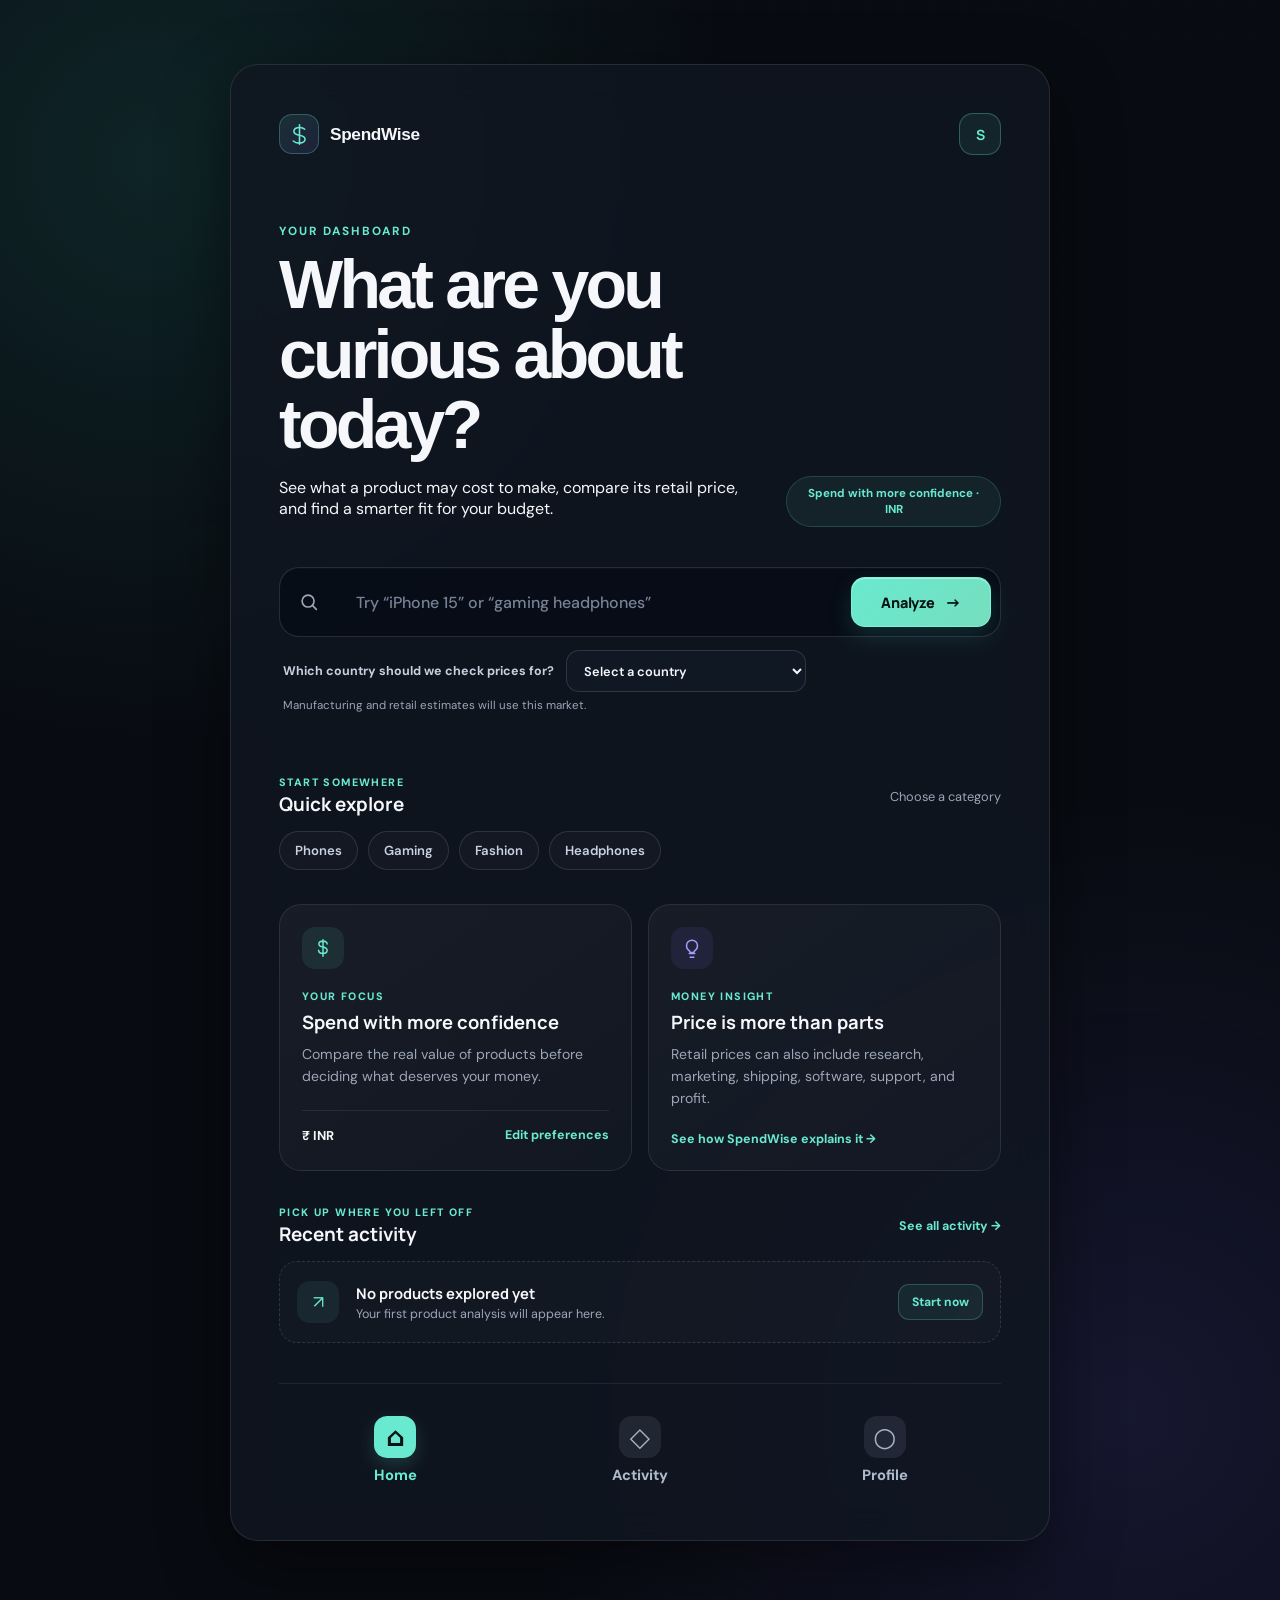
==== commit 223e9225: "Add saved search activity page" ====
--- a/home.html
+++ b/home.html
@@ -1,118 +1,118 @@
-<!DOCTYPE html>
-<html lang="en">
+<!DOCTYPE html>
+<html lang="en">
   <head>
     <meta name="theme-color" content="#080b11" />
     <meta name="apple-mobile-web-app-capable" content="yes" />
     <link rel="manifest" href="./manifest.webmanifest" />
-    <link rel="apple-touch-icon" href="./apple-touch-icon.png" />
-    <meta charset="UTF-8" />
-    <meta name="viewport" content="width=device-width, initial-scale=1.0" />
-    <title>Dashboard | SpendWise</title>
-    <link rel="preconnect" href="https://fonts.googleapis.com" />
-    <link rel="preconnect" href="https://fonts.gstatic.com" crossorigin />
-    <link href="https://fonts.googleapis.com/css2?family=DM+Sans:wght@400;500;600;700&family=Manrope:wght@500;600;700;800&display=swap" rel="stylesheet" />
-    <link rel="stylesheet" href="styles.css?v=7" />
-  </head>
-  <body class="dashboard-page">
-    <main class="app-shell dashboard-shell">
-      <section class="auth-card home-card" aria-labelledby="home-title">
-        <header class="dashboard-topbar">
-          <a class="brand dashboard-brand" href="home.html" aria-label="SpendWise home">
-            <span class="brand-mark" aria-hidden="true">
-              <span class="mark-stem"></span><span class="mark-top"></span><span class="mark-bottom"></span>
-            </span>
-            <span>SpendWise</span>
-          </a>
-          <a class="profile-button" href="profile.html" aria-label="View your profile"><span aria-hidden="true">S</span></a>
-        </header>
-
-        <section class="dashboard-hero">
-          <div>
-            <p class="eyebrow">YOUR DASHBOARD</p>
-            <h1 id="home-title">What are you curious about today?</h1>
-            <p class="home-copy">See what a product may cost to make, compare its retail price, and find a smarter fit for your budget.</p>
-          </div>
-          <p class="goal-pill" id="profile-summary">Your plan is ready</p>
-        </section>
-
-        <form class="product-search" id="product-search" novalidate>
-          <label class="sr-only" for="product-query">Enter a product to analyze</label>
-          <div class="search-control">
-            <svg viewBox="0 0 24 24" aria-hidden="true"><circle cx="11" cy="11" r="6.5"></circle><path d="m16 16 4 4"></path></svg>
-            <input id="product-query" name="product" type="search" placeholder="Try “iPhone 15” or “gaming headphones”" autocomplete="off" />
-            <button class="primary-button search-button" type="submit">Analyze</button>
-          </div>
-          <div class="country-control">
-            <label for="search-country">Which country should we check prices for?
-              <select id="search-country" name="country" required>
-                <option value="" selected disabled>Select a country</option>
-                <option value="IN">India</option><option value="US">United States</option>
-                <option value="GB">United Kingdom</option><option value="CA">Canada</option>
-                <option value="AU">Australia</option><option value="DE">Germany</option>
-                <option value="FR">France</option><option value="JP">Japan</option>
-                <option value="CN">China</option><option value="SG">Singapore</option>
-                <option value="AE">United Arab Emirates</option><option value="BR">Brazil</option>
-                <option value="MX">Mexico</option><option value="KR">South Korea</option>
-                <option value="ZA">South Africa</option><option value="NL">Netherlands</option>
-                <option value="IT">Italy</option><option value="ES">Spain</option>
-                <option value="SE">Sweden</option><option value="NZ">New Zealand</option>
-              </select>
-            </label>
-            <span>Manufacturing and retail estimates will use this market.</span>
-          </div>
-          <p class="search-status" id="search-status" aria-live="polite"></p>
-        </form>
-
-        <section class="quick-section" aria-labelledby="quick-title">
-          <div class="section-heading">
-            <div><p class="section-kicker">START SOMEWHERE</p><h2 id="quick-title">Quick explore</h2></div>
-            <span>Choose a category</span>
-          </div>
-          <div class="interest-chips" id="interest-chips" aria-label="Suggested product categories"></div>
-        </section>
-
-        <div class="dashboard-grid">
-          <article class="dashboard-panel focus-panel">
-            <div class="panel-icon mint-icon" aria-hidden="true">
-              <svg viewBox="0 0 24 24"><path d="M12 3v18M16.5 7.5c0-1.7-1.6-3-4.5-3s-4.5 1.3-4.5 3 1.3 2.7 4.5 3.3 4.5 1.6 4.5 3.7-1.7 3.5-4.5 3.5-4.8-1.3-4.8-3.5"></path></svg>
-            </div>
-            <p class="panel-label">YOUR FOCUS</p>
-            <h2 id="goal-title">Spend with more confidence</h2>
-            <p id="goal-copy">Compare the real value of products before deciding what deserves your money.</p>
-            <div class="focus-meta"><span id="currency-copy">₹ INR</span><a href="profile.html">Edit preferences</a></div>
-          </article>
-
-          <article class="dashboard-panel insight-panel">
-            <div class="panel-icon violet-icon" aria-hidden="true">
-              <svg viewBox="0 0 24 24"><path d="M9 18h6M10 22h4M8.5 14.5C6.9 13.4 6 11.6 6 9.5a6 6 0 0 1 12 0c0 2.1-.9 3.9-2.5 5-.9.7-1.5 1.6-1.5 2.5h-4c0-.9-.6-1.8-1.5-2.5Z"></path></svg>
-            </div>
-            <p class="panel-label">MONEY INSIGHT</p>
-            <h2>Price is more than parts</h2>
-            <p>Retail prices can also include research, marketing, shipping, software, support, and profit.</p>
-            <a class="text-link" href="how-it-works.html">See how SpendWise explains it <span aria-hidden="true">→</span></a>
-          </article>
-        </div>
-
-        <section class="recent-section" id="recent-activity" aria-labelledby="recent-title">
-          <div class="section-heading">
-            <div><p class="section-kicker">PICK UP WHERE YOU LEFT OFF</p><h2 id="recent-title">Recent activity</h2></div>
-          </div>
-          <div class="recent-card" id="recent-card">
-            <span class="recent-symbol" aria-hidden="true">↗</span>
-            <div><h3>No products explored yet</h3><p>Your first product analysis will appear here.</p></div>
-            <button class="small-action" id="recent-action" type="button">Start now</button>
-          </div>
-        </section>
-
-        <nav class="dashboard-nav" aria-label="Dashboard navigation">
-          <a class="active" href="home.html" aria-current="page"><span aria-hidden="true">⌂</span>Home</a>
-          <a href="#recent-activity"><span aria-hidden="true">◇</span>Activity</a>
-          <a href="profile.html"><span aria-hidden="true">○</span>Profile</a>
-        </nav>
-      </section>
-    </main>
-    <script src="home.js"></script>
+    <link rel="apple-touch-icon" href="./apple-touch-icon.png" />
+    <meta charset="UTF-8" />
+    <meta name="viewport" content="width=device-width, initial-scale=1.0" />
+    <title>Dashboard | SpendWise</title>
+    <link rel="preconnect" href="https://fonts.googleapis.com" />
+    <link rel="preconnect" href="https://fonts.gstatic.com" crossorigin />
+    <link href="https://fonts.googleapis.com/css2?family=DM+Sans:wght@400;500;600;700&family=Manrope:wght@500;600;700;800&display=swap" rel="stylesheet" />
+    <link rel="stylesheet" href="styles.css?v=13" />
+  </head>
+  <body class="dashboard-page">
+    <main class="app-shell dashboard-shell">
+      <section class="auth-card home-card" aria-labelledby="home-title">
+        <header class="dashboard-topbar">
+          <a class="brand dashboard-brand" href="home.html" aria-label="SpendWise home">
+            <span class="brand-mark"><svg viewBox="0 0 48 48" aria-hidden="true" focusable="false"><path d="M34 14c-2.1-2.2-5.8-3.5-10-3.5-6.7 0-10.8 2.8-10.8 7.2 0 4.3 3.6 6.3 10.6 7.6 6.9 1.2 10.8 3.1 10.8 7.5 0 4.7-4.5 7.7-11.1 7.7-4.6 0-8.7-1.4-11.4-4.1"/><path d="M24 5.5v37"/></svg></span>
+            <span>SpendWise</span>
+          </a>
+          <a class="profile-button" href="profile.html" aria-label="View your profile"><span aria-hidden="true">S</span></a>
+        </header>
+
+        <section class="dashboard-hero">
+          <div>
+            <p class="eyebrow">YOUR DASHBOARD</p>
+            <h1 id="home-title">What are you curious about today?</h1>
+            <p class="home-copy">See what a product may cost to make, compare its retail price, and find a smarter fit for your budget.</p>
+          </div>
+          <p class="goal-pill" id="profile-summary">Your plan is ready</p>
+        </section>
+
+        <form class="product-search" id="product-search" novalidate>
+          <label class="sr-only" for="product-query">Enter a product to analyze</label>
+          <div class="search-control">
+            <svg viewBox="0 0 24 24" aria-hidden="true"><circle cx="11" cy="11" r="6.5"></circle><path d="m16 16 4 4"></path></svg>
+            <input id="product-query" name="product" type="search" placeholder="Try “iPhone 15” or “gaming headphones”" autocomplete="off" />
+            <button class="primary-button search-button" type="submit">Analyze</button>
+          </div>
+          <div class="country-control">
+            <label for="search-country">Which country should we check prices for?
+              <select id="search-country" name="country" required>
+                <option value="" selected disabled>Select a country</option>
+                <option value="IN">India</option><option value="US">United States</option>
+                <option value="GB">United Kingdom</option><option value="CA">Canada</option>
+                <option value="AU">Australia</option><option value="DE">Germany</option>
+                <option value="FR">France</option><option value="JP">Japan</option>
+                <option value="CN">China</option><option value="SG">Singapore</option>
+                <option value="AE">United Arab Emirates</option><option value="BR">Brazil</option>
+                <option value="MX">Mexico</option><option value="KR">South Korea</option>
+                <option value="ZA">South Africa</option><option value="NL">Netherlands</option>
+                <option value="IT">Italy</option><option value="ES">Spain</option>
+                <option value="SE">Sweden</option><option value="NZ">New Zealand</option>
+              </select>
+            </label>
+            <span>Manufacturing and retail estimates will use this market.</span>
+          </div>
+          <p class="search-status" id="search-status" aria-live="polite"></p>
+        </form>
+
+        <section class="quick-section" aria-labelledby="quick-title">
+          <div class="section-heading">
+            <div><p class="section-kicker">START SOMEWHERE</p><h2 id="quick-title">Quick explore</h2></div>
+            <span>Choose a category</span>
+          </div>
+          <div class="interest-chips" id="interest-chips" aria-label="Suggested product categories"></div>
+        </section>
+
+        <div class="dashboard-grid">
+          <article class="dashboard-panel focus-panel">
+            <div class="panel-icon mint-icon" aria-hidden="true">
+              <svg viewBox="0 0 24 24"><path d="M12 3v18M16.5 7.5c0-1.7-1.6-3-4.5-3s-4.5 1.3-4.5 3 1.3 2.7 4.5 3.3 4.5 1.6 4.5 3.7-1.7 3.5-4.5 3.5-4.8-1.3-4.8-3.5"></path></svg>
+            </div>
+            <p class="panel-label">YOUR FOCUS</p>
+            <h2 id="goal-title">Spend with more confidence</h2>
+            <p id="goal-copy">Compare the real value of products before deciding what deserves your money.</p>
+            <div class="focus-meta"><span id="currency-copy">₹ INR</span><a href="profile.html">Edit preferences</a></div>
+          </article>
+
+          <article class="dashboard-panel insight-panel">
+            <div class="panel-icon violet-icon" aria-hidden="true">
+              <svg viewBox="0 0 24 24"><path d="M9 18h6M10 22h4M8.5 14.5C6.9 13.4 6 11.6 6 9.5a6 6 0 0 1 12 0c0 2.1-.9 3.9-2.5 5-.9.7-1.5 1.6-1.5 2.5h-4c0-.9-.6-1.8-1.5-2.5Z"></path></svg>
+            </div>
+            <p class="panel-label">MONEY INSIGHT</p>
+            <h2>Price is more than parts</h2>
+            <p>Retail prices can also include research, marketing, shipping, software, support, and profit.</p>
+            <a class="text-link" href="how-it-works.html">See how SpendWise explains it <span aria-hidden="true">→</span></a>
+          </article>
+        </div>
+
+        <section class="recent-section" id="recent-activity" aria-labelledby="recent-title">
+          <div class="section-heading">
+            <div><p class="section-kicker">PICK UP WHERE YOU LEFT OFF</p><h2 id="recent-title">Recent activity</h2></div>
+            <a class="text-link" href="activity.html">See all activity →</a>
+          </div>
+          <div class="recent-card" id="recent-card">
+            <span class="recent-symbol" aria-hidden="true">↗</span>
+            <div><h3>No products explored yet</h3><p>Your first product analysis will appear here.</p></div>
+            <button class="small-action" id="recent-action" type="button">Start now</button>
+          </div>
+        </section>
+
+        <nav class="dashboard-nav" aria-label="Dashboard navigation">
+          <a class="active" href="home.html" aria-current="page"><span aria-hidden="true">⌂</span>Home</a>
+          <a href="activity.html"><span aria-hidden="true">◇</span>Activity</a>
+          <a href="profile.html"><span aria-hidden="true">○</span>Profile</a>
+        </nav>
+      </section>
+    </main>
+    <script src="activity-store.js"></script>
+    <script src="home.js?v=2"></script>
       <script src="pwa.js" defer></script>
-  </body>
-</html>
+  </body>
+</html>
 
--- a/styles.css
+++ b/styles.css
@@ -111,6 +111,7 @@
 
 .brand svg {
   width: 25px;
+  height: 25px;
   fill: none;
   stroke: currentColor;
   stroke-linecap: round;
@@ -699,6 +700,18 @@
 
 .dashboard-topbar { margin-bottom: clamp(38px, 7vw, 68px); }
 .dashboard-brand { margin: 0; color: var(--text); text-decoration: none; }
+.brand-mark {
+  display: grid;
+  width: 40px;
+  height: 40px;
+  flex: 0 0 auto;
+  place-items: center;
+  color: var(--accent);
+  border: 1px solid rgba(105, 233, 208, 0.28);
+  border-radius: 13px;
+  background: linear-gradient(145deg, rgba(105, 233, 208, 0.12), rgba(140, 120, 255, 0.12));
+}
+.brand-mark svg { width: 25px; height: 25px; fill: none; stroke: currentColor; stroke-linecap: round; stroke-linejoin: round; stroke-width: 3; }
 
 .profile-button {
   width: 42px;
@@ -890,6 +903,21 @@
 .recent-card h3 { margin: 0 0 3px; color: var(--text); font: 700 0.92rem "Manrope", sans-serif; }
 .recent-card p { margin: 0; color: var(--muted); font-size: 0.78rem; }
 
+.recent-section .section-heading .text-link { margin: 0; }
+.activity-hero { margin-bottom: 28px; }
+.activity-list { display: grid; gap: 12px; }
+.activity-row { display: flex; align-items: center; justify-content: space-between; gap: 20px;
+  padding: 19px 21px; border: 1px solid rgba(105, 233, 208, 0.18); border-radius: 17px;
+  background: rgba(105, 233, 208, 0.035); color: var(--text); text-decoration: none; }
+.activity-row:hover, .activity-row:focus-visible { border-color: rgba(105, 233, 208, 0.55); background: rgba(105, 233, 208, 0.07); }
+.activity-row > span:first-child { min-width: 0; }
+.activity-row strong, .activity-row small { display: block; }
+.activity-row strong { font: 700 0.94rem "Manrope", sans-serif; overflow-wrap: anywhere; }
+.activity-row small { margin-top: 6px; color: var(--muted); font-size: 0.76rem; }
+.activity-arrow { flex: 0 0 auto; color: var(--accent); font-size: 1.3rem; }
+.activity-empty { padding: 24px; border: 1px dashed rgba(173, 189, 216, 0.2); border-radius: 17px;
+  color: var(--muted); line-height: 1.6; }
+
 .small-action {
   padding: 9px 13px;
   border: 1px solid rgba(105, 233, 208, 0.24);
@@ -1132,6 +1160,39 @@
 }
 
 /* Product analysis */
+.analysis-loading[hidden] { display: none; }
+.analysis-loading {
+  position: fixed;
+  inset: 0;
+  z-index: 100;
+  display: grid;
+  place-items: center;
+  padding: 24px;
+  background: rgba(8, 11, 17, 0.94);
+  backdrop-filter: blur(12px);
+}
+.analysis-loading-card {
+  width: min(100%, 420px);
+  padding: clamp(28px, 6vw, 42px);
+  border: 1px solid rgba(105, 233, 208, 0.22);
+  border-radius: 24px;
+  background: linear-gradient(145deg, #15212b, #101522);
+  box-shadow: 0 24px 70px rgba(0, 0, 0, 0.3);
+  text-align: center;
+}
+.analysis-loading-spinner {
+  width: 52px;
+  height: 52px;
+  margin: 0 auto 26px;
+  border: 3px solid rgba(105, 233, 208, 0.18);
+  border-top-color: var(--accent);
+  border-radius: 50%;
+  animation: analysis-spin 900ms linear infinite;
+}
+.analysis-loading-card h2 { margin: 9px 0 10px; color: var(--text); font: 800 1.45rem/1.25 "Manrope", sans-serif; }
+.analysis-loading-card > p:last-child { margin: 0; color: var(--muted); font-size: 0.88rem; line-height: 1.6; }
+@keyframes analysis-spin { to { transform: rotate(360deg); } }
+@media (prefers-reduced-motion: reduce) { .analysis-loading-spinner { animation: none; } }
 .analysis-shell { padding-block: clamp(24px, 5vw, 58px); align-items: flex-start; }
 .analysis-card { width: min(100%, 900px); padding: clamp(24px, 5vw, 46px); }
 .analysis-topbar { margin-bottom: clamp(34px, 6vw, 56px); }
@@ -1186,10 +1247,31 @@
 .price-icon { width: 29px; height: 29px; display: grid; place-items: center; border-radius: 9px; color: var(--accent); background: rgba(105, 233, 208, 0.09); font-size: 1rem; }
 .price-value { display: block; margin-top: 16px; color: var(--text); font: 800 clamp(1.5rem, 4vw, 2.1rem)/1 "Manrope", sans-serif; letter-spacing: -0.045em; overflow-wrap: anywhere; }
 .price-card--build .price-value { color: var(--accent); }
+.price-value--range { font-size: clamp(1.1rem, 3vw, 1.55rem); line-height: 1.35; }
 .price-card > p { min-height: 32px; margin: 9px 0 0; color: var(--muted); font-size: 0.72rem; line-height: 1.45; }
 
+.value-verdict {
+  display: grid;
+  grid-template-columns: auto minmax(0, 1fr);
+  align-items: center;
+  gap: 16px;
+  margin-top: 18px;
+  padding: 19px 21px;
+  border: 1px solid rgba(105, 233, 208, 0.18);
+  border-radius: 21px;
+  background: linear-gradient(105deg, rgba(105, 233, 208, 0.07), rgba(255, 255, 255, 0.018));
+}
+.value-verdict-icon { width: 46px; height: 46px; display: grid; place-items: center; border-radius: 14px; color: var(--accent); background: rgba(105, 233, 208, 0.1); font: 800 1.1rem "Manrope", sans-serif; }
+.value-verdict-copy { min-width: 0; }
+.value-verdict-heading { display: flex; align-items: center; justify-content: space-between; gap: 14px; margin-top: 5px; }
+.value-verdict h2 { margin: 0; color: var(--text); font: 700 1rem/1.35 "Manrope", sans-serif; }
+.value-verdict.is-value { border-color: rgba(105, 233, 208, 0.34); background: linear-gradient(105deg, rgba(105, 233, 208, 0.12), rgba(255, 255, 255, 0.018)); }
+.value-verdict.is-not-value { border-color: rgba(255, 139, 139, 0.3); background: linear-gradient(105deg, rgba(255, 102, 102, 0.1), rgba(255, 255, 255, 0.018)); }
+.value-verdict.is-not-value .value-verdict-icon { color: #ff9b9b; background: rgba(255, 102, 102, 0.12); }
+.value-verdict.is-uncertain { border-color: rgba(255, 202, 112, 0.3); background: linear-gradient(105deg, rgba(255, 183, 77, 0.1), rgba(255, 255, 255, 0.018)); }
+.value-verdict.is-uncertain .value-verdict-icon { color: #ffd08a; background: rgba(255, 183, 77, 0.12); }
 .analysis-main-grid { display: grid; grid-template-columns: minmax(0, 1.35fr) minmax(250px, 0.8fr); gap: 16px; margin-top: 18px; }
-.analysis-panel, .learning-card, .source-card { border: 1px solid rgba(173, 189, 216, 0.13); border-radius: 22px; background: linear-gradient(145deg, rgba(255, 255, 255, 0.035), rgba(255, 255, 255, 0.016)); }
+.analysis-panel, .learning-card { border: 1px solid rgba(173, 189, 216, 0.13); border-radius: 22px; background: linear-gradient(145deg, rgba(255, 255, 255, 0.035), rgba(255, 255, 255, 0.016)); }
 .parts-panel { padding: clamp(20px, 4vw, 27px); }
 .analysis-section-heading { display: flex; align-items: center; justify-content: space-between; gap: 12px; }
 .analysis-section-heading h2 { margin: 5px 0 0; color: var(--text); font: 700 1.2rem "Manrope", sans-serif; }
@@ -1218,26 +1300,18 @@
 .part-row { display: grid; grid-template-columns: 1fr auto; align-items: center; gap: 18px; padding: 13px 2px; border-bottom: 1px solid rgba(173, 189, 216, 0.08); }
 .part-info { min-width: 0; display: grid; gap: 9px; }
 .part-info > strong { color: #dce4f0; font-size: 0.82rem; }
+.parts-total strong { text-align: right; overflow-wrap: anywhere; }
 .part-cost { color: var(--text); font-size: 0.82rem; }
 .part-bar { height: 5px; overflow: hidden; border-radius: 9px; background: rgba(173, 189, 216, 0.1); }
 .part-bar > span { display: block; height: 100%; border-radius: inherit; background: linear-gradient(90deg, var(--accent), #8be8b4); }
 
 .analysis-side-column { display: grid; gap: 16px; align-content: start; }
-.learning-card, .source-card { padding: 21px; }
+.learning-card { padding: 21px; }
 .learning-card { border-color: rgba(132, 111, 255, 0.18); background: linear-gradient(145deg, rgba(132, 111, 255, 0.09), rgba(255, 255, 255, 0.018)); }
 .learning-icon { width: 39px; height: 39px; display: grid; place-items: center; margin-bottom: 18px; border-radius: 12px; color: #b4a9ff; background: rgba(132, 111, 255, 0.13); }
-.learning-card h2, .source-card h2 { margin: 7px 0 9px; color: var(--text); font: 700 1rem/1.35 "Manrope", sans-serif; }
-.learning-card > p:not(.section-kicker), .source-card > p { margin: 0; color: var(--muted); font-size: 0.78rem; line-height: 1.6; }
+.learning-card h2 { margin: 7px 0 9px; color: var(--text); font: 700 1rem/1.35 "Manrope", sans-serif; }
+.learning-card > p:not(.section-kicker) { margin: 0; color: var(--muted); font-size: 0.78rem; line-height: 1.6; }
 .learning-card .text-link { margin-top: 17px; font-size: 0.74rem; }
-.source-card-heading { display: flex; align-items: center; gap: 11px; margin-bottom: 14px; }
-.source-icon { width: 37px; height: 37px; display: grid; place-items: center; border-radius: 11px; color: var(--accent); background: rgba(105, 233, 208, 0.09); }
-.source-card-heading .section-kicker { font-size: 0.58rem; }
-.source-card-heading h2 { margin: 3px 0 0; font-size: 0.9rem; }
-.confidence-line { display: flex; justify-content: space-between; gap: 10px; margin-top: 18px; color: var(--muted); font-size: 0.72rem; }
-.confidence-line strong { color: var(--text); }
-.confidence-track { height: 6px; overflow: hidden; margin-top: 9px; border-radius: 8px; background: rgba(173, 189, 216, 0.1); }
-.confidence-track span { display: block; height: 100%; border-radius: inherit; background: var(--accent); transition: width 250ms ease; }
-.updated-note { margin-top: 12px !important; font-size: 0.68rem !important; }
 
 .alternatives-callout { display: grid; grid-template-columns: auto 1fr auto; align-items: center; gap: 17px; margin-top: 18px; padding: 20px; border: 1px solid rgba(105, 233, 208, 0.2); border-radius: 21px; background: linear-gradient(100deg, rgba(105, 233, 208, 0.075), rgba(255, 255, 255, 0.018)); }
 .alternative-mark { width: 43px; height: 43px; display: grid; place-items: center; border-radius: 13px; color: var(--accent); background: rgba(105, 233, 208, 0.1); font-size: 1.1rem; }
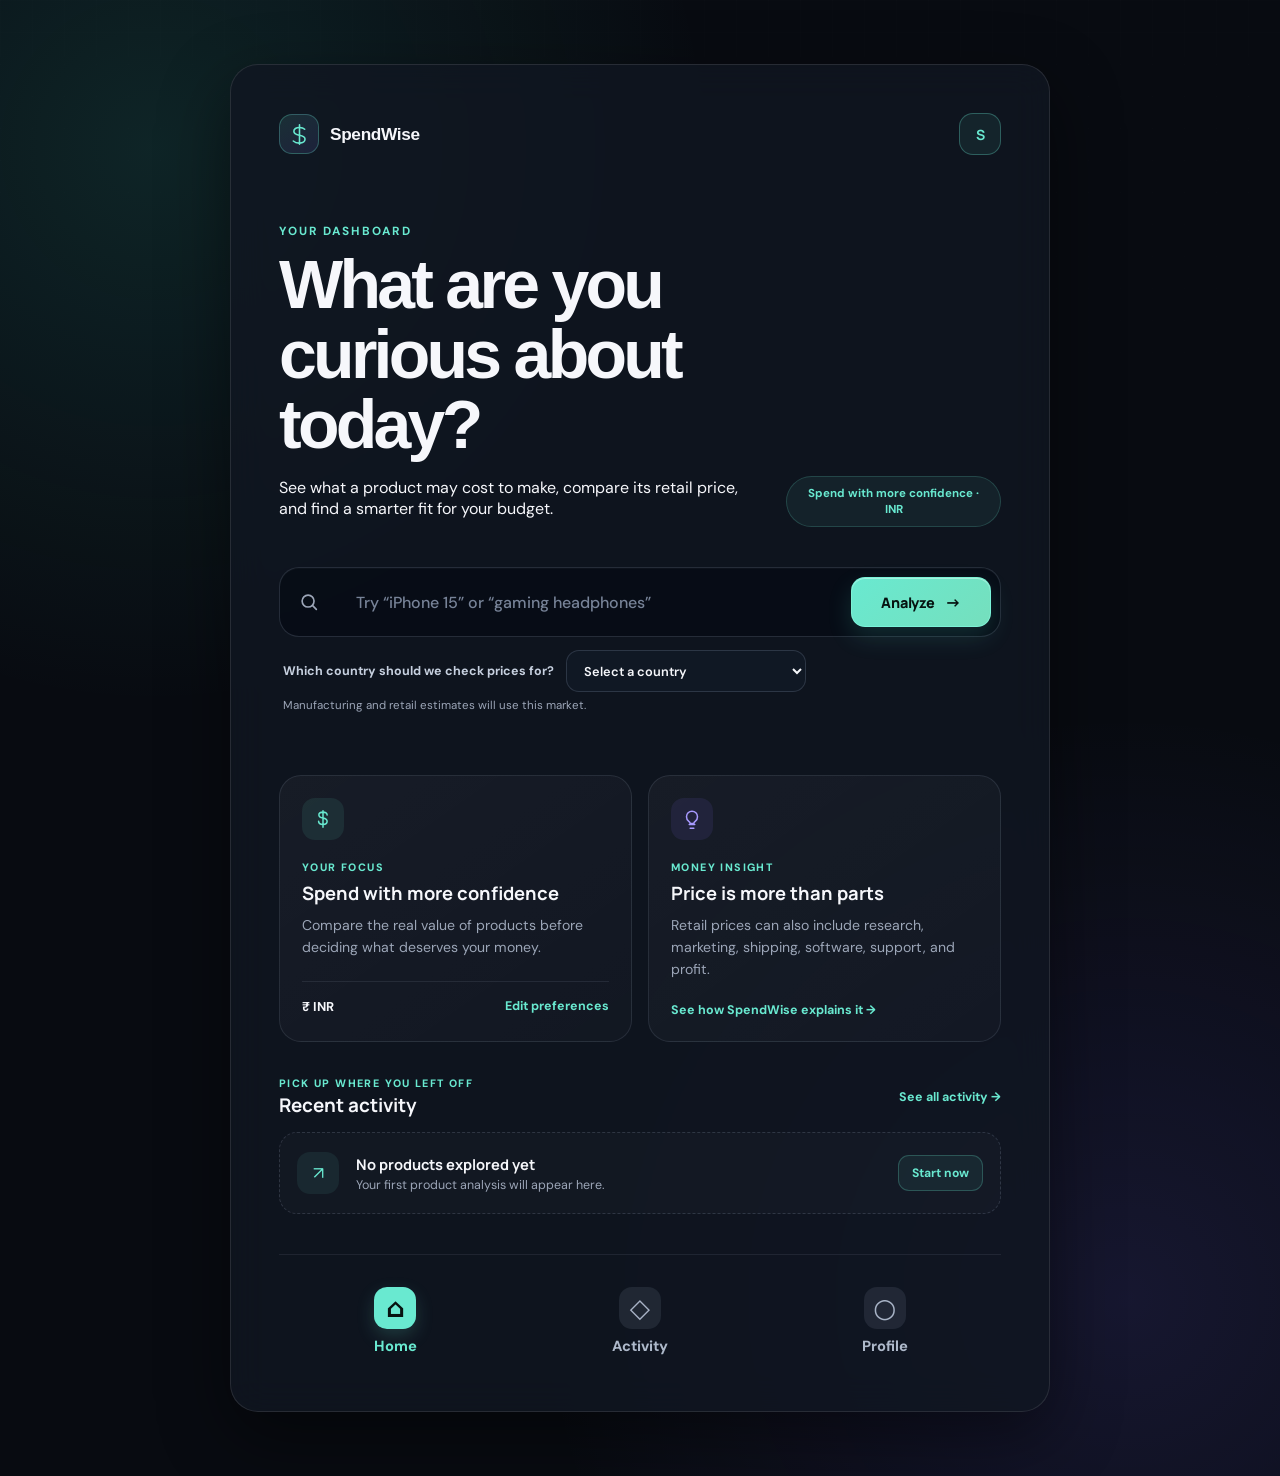
==== commit 2e0fc110: "Remove Quick explore from dashboard" ====
--- a/home.html
+++ b/home.html
@@ -11,7 +11,7 @@
     <link rel="preconnect" href="https://fonts.googleapis.com" />
     <link rel="preconnect" href="https://fonts.gstatic.com" crossorigin />
     <link href="https://fonts.googleapis.com/css2?family=DM+Sans:wght@400;500;600;700&family=Manrope:wght@500;600;700;800&display=swap" rel="stylesheet" />
-    <link rel="stylesheet" href="styles.css?v=13" />
+    <link rel="stylesheet" href="styles.css?v=14" />
   </head>
   <body class="dashboard-page">
     <main class="app-shell dashboard-shell">
@@ -61,14 +61,6 @@
           <p class="search-status" id="search-status" aria-live="polite"></p>
         </form>
 
-        <section class="quick-section" aria-labelledby="quick-title">
-          <div class="section-heading">
-            <div><p class="section-kicker">START SOMEWHERE</p><h2 id="quick-title">Quick explore</h2></div>
-            <span>Choose a category</span>
-          </div>
-          <div class="interest-chips" id="interest-chips" aria-label="Suggested product categories"></div>
-        </section>
-
         <div class="dashboard-grid">
           <article class="dashboard-panel focus-panel">
             <div class="panel-icon mint-icon" aria-hidden="true">
@@ -111,7 +103,7 @@
       </section>
     </main>
     <script src="activity-store.js"></script>
-    <script src="home.js?v=2"></script>
+    <script src="home.js?v=3"></script>
       <script src="pwa.js" defer></script>
   </body>
 </html>
--- a/styles.css
+++ b/styles.css
@@ -824,7 +824,7 @@
 .search-button:active { transform: translateY(0); }
 .search-button:focus-visible { outline: 3px solid rgba(105, 233, 208, 0.25); outline-offset: 3px; }
 .search-status { min-height: 20px; margin: 8px 4px 0; color: var(--muted); font-size: 0.78rem; }
-.quick-section, .recent-section { margin-top: 34px; }
+.recent-section { margin-top: 34px; }
 .section-heading { gap: 16px; margin-bottom: 14px; }
 .section-heading h2 { margin: 2px 0 0; font: 700 1.18rem "Manrope", sans-serif; color: var(--text); }
 
@@ -835,22 +835,6 @@
   font-weight: 800;
   letter-spacing: 0.13em;
 }
-
-.section-heading > span { color: var(--muted); font-size: 0.8rem; }
-.interest-chips { display: flex; flex-wrap: wrap; gap: 10px; }
-
-.interest-chip {
-  padding: 10px 15px;
-  border: 1px solid rgba(173, 189, 216, 0.16);
-  border-radius: 999px;
-  color: #c8d2e4;
-  background: rgba(255, 255, 255, 0.025);
-  font: 600 0.82rem "DM Sans", sans-serif;
-  cursor: pointer;
-  transition: color 180ms ease, border-color 180ms ease, background 180ms ease;
-}
-
-.interest-chip:hover { color: var(--accent); border-color: rgba(105, 233, 208, 0.35); background: rgba(105, 233, 208, 0.07); }
 
 .dashboard-grid {
   display: grid;
@@ -1010,7 +994,6 @@
 @media (max-width: 430px) {
   .home-card { padding: 24px 20px; }
   .dashboard-topbar { margin-bottom: 42px; }
-  .section-heading > span { display: none; }
 }
 
 /* Signed-in profile */
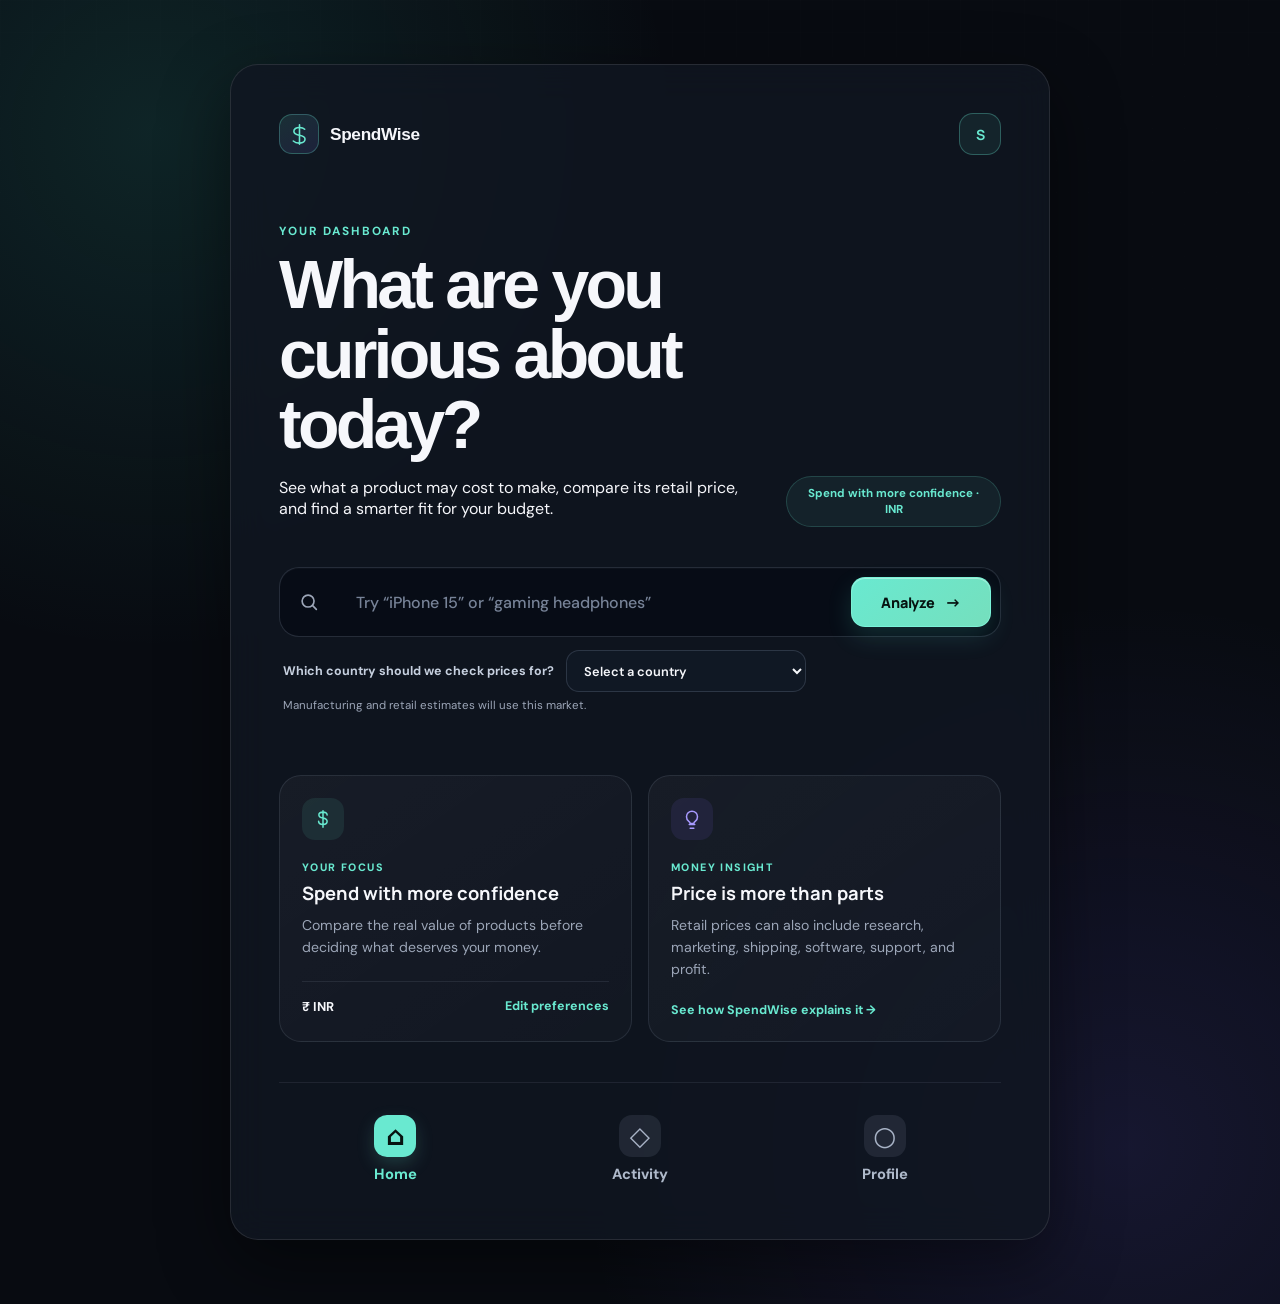
==== commit 7dae64cd: "Update home.html" ====
--- a/home.html
+++ b/home.html
@@ -11,7 +11,7 @@
     <link rel="preconnect" href="https://fonts.googleapis.com" />
     <link rel="preconnect" href="https://fonts.gstatic.com" crossorigin />
     <link href="https://fonts.googleapis.com/css2?family=DM+Sans:wght@400;500;600;700&family=Manrope:wght@500;600;700;800&display=swap" rel="stylesheet" />
-    <link rel="stylesheet" href="styles.css?v=14" />
+    <link rel="stylesheet" href="styles.css?v=15" />
   </head>
   <body class="dashboard-page">
     <main class="app-shell dashboard-shell">
@@ -83,18 +83,6 @@
           </article>
         </div>
 
-        <section class="recent-section" id="recent-activity" aria-labelledby="recent-title">
-          <div class="section-heading">
-            <div><p class="section-kicker">PICK UP WHERE YOU LEFT OFF</p><h2 id="recent-title">Recent activity</h2></div>
-            <a class="text-link" href="activity.html">See all activity →</a>
-          </div>
-          <div class="recent-card" id="recent-card">
-            <span class="recent-symbol" aria-hidden="true">↗</span>
-            <div><h3>No products explored yet</h3><p>Your first product analysis will appear here.</p></div>
-            <button class="small-action" id="recent-action" type="button">Start now</button>
-          </div>
-        </section>
-
         <nav class="dashboard-nav" aria-label="Dashboard navigation">
           <a class="active" href="home.html" aria-current="page"><span aria-hidden="true">⌂</span>Home</a>
           <a href="activity.html"><span aria-hidden="true">◇</span>Activity</a>
@@ -103,7 +91,7 @@
       </section>
     </main>
     <script src="activity-store.js"></script>
-    <script src="home.js?v=3"></script>
+    <script src="home.js?v=4"></script>
       <script src="pwa.js" defer></script>
   </body>
 </html>
